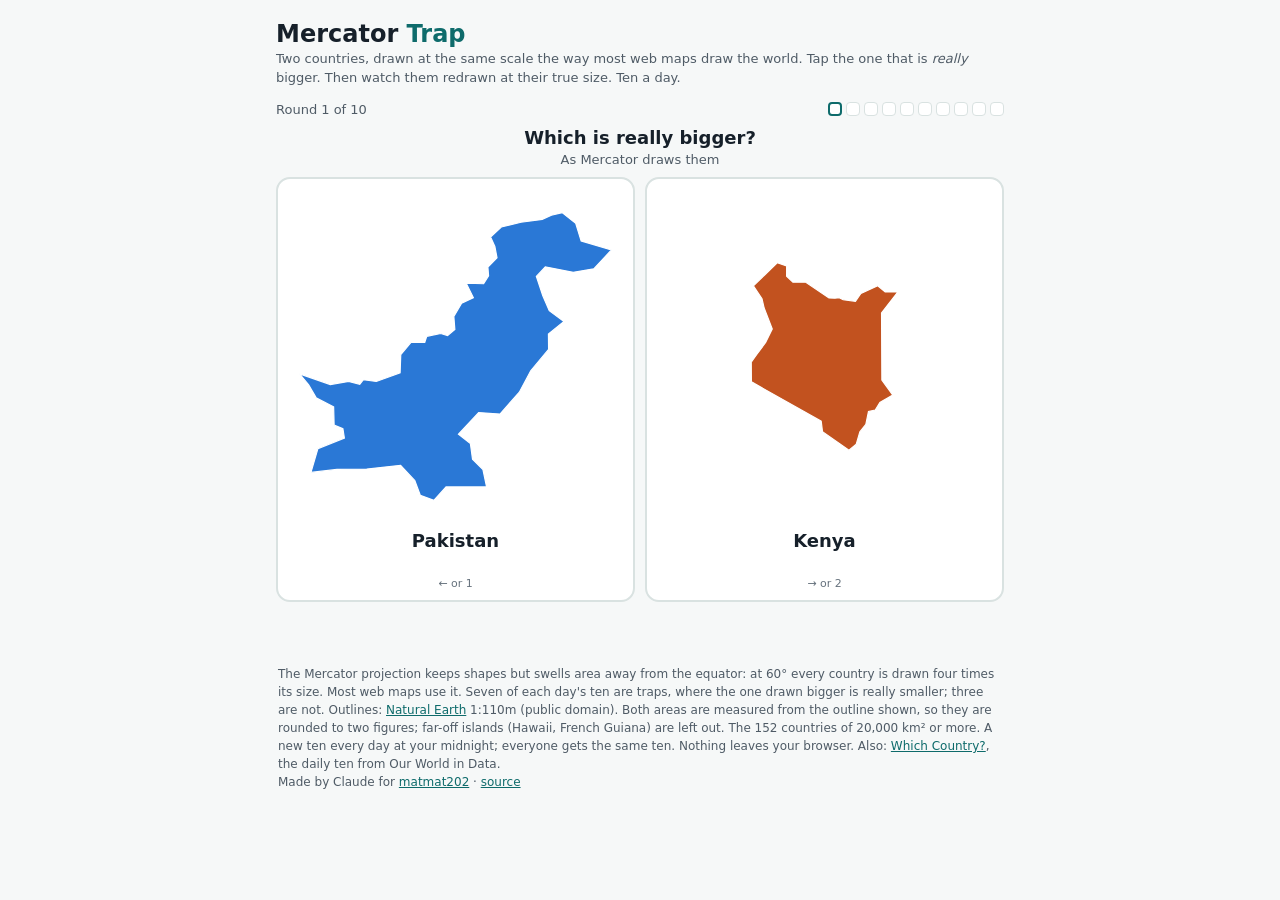
==== size.html @ 638f4471 "Update Which Country? 2026-11-03 🤖 Generated with [Claude Code](https://claude.com/claude-code)" ====
<!doctype html>
<html lang="en">
<head>
<meta charset="utf-8">
<meta name="viewport" content="width=device-width,initial-scale=1">
<title>Mercator Trap · which country is really bigger?</title>
<link rel="icon" href="data:image/svg+xml,%3Csvg xmlns='http://www.w3.org/2000/svg' viewBox='0 0 32 32'%3E%3Crect width='32' height='32' rx='6' fill='%230e6b6b'/%3E%3Crect x='6' y='14' width='8' height='12' rx='1.5' fill='%23fff'/%3E%3Crect x='18' y='6' width='8' height='20' rx='1.5' fill='%23fff'/%3E%3C/svg%3E">
<meta name="theme-color" content="#0e6b6b">
<meta name="description" content="Two countries drawn the way most web maps draw them. Tap the one that is really bigger. Ten a day.">
<meta property="og:type" content="website">
<meta property="og:url" content="https://matmat202.github.io/which-country/size.html">
<meta property="og:title" content="Mercator Trap">
<meta property="og:description" content="Finland or Japan: which is really bigger? Ten a day.">
<meta property="og:image" content="https://matmat202.github.io/which-country/icons/card.png">
<meta property="og:image:width" content="1200">
<meta property="og:image:height" content="630">
<link rel="apple-touch-icon" href="icons/icon-180.png">
<meta name="twitter:card" content="summary_large_image">
<style>
:root{color-scheme:light;--ground:#f6f8f8;--card:#fff;--ink:#16202a;--ink-2:#4f5b66;--ink-3:#66727d;
  --line:#d9e2e1;--accent:#0e6b6b;
  --a:#2a78d6;--b:#c2521f;--good:#137a4f;--bad:#b3261e;
  --f-ui:system-ui,-apple-system,"Segoe UI",sans-serif}
@media (prefers-color-scheme:dark){:root{color-scheme:dark;--ground:#111716;--card:#1a2221;--ink:#e9eef2;
  --ink-2:#b0bcc6;--ink-3:#93a0ab;--line:#2e3a39;--accent:#6fd3c9;
  --a:#5aa2f0;--b:#f08a55;--good:#4cc98d;--bad:#ff8a80}}
*{box-sizing:border-box}
body{margin:0;background:var(--ground);color:var(--ink);font-family:var(--f-ui);font-size:15px}
main{max-width:760px;margin:0 auto;padding:16px}
h1{font-size:24px;margin:4px 0 2px}h1 span{color:var(--accent)}
.sub{color:var(--ink-2);font-size:13px;margin:0 0 14px;line-height:1.45}
a{color:var(--accent)}
:focus-visible{outline:3px solid var(--accent);outline-offset:2px}
.bar{display:flex;justify-content:space-between;align-items:center;gap:10px;margin:0 0 10px;font-size:13px;color:var(--ink-2)}
.marks{display:flex;gap:4px;list-style:none;margin:0;padding:0}
.marks li{width:14px;height:14px;border-radius:4px;border:1px solid var(--line);background:var(--card)}
.marks li.y{background:var(--good);border-color:var(--good)}
.marks li.n{background:var(--bad);border-color:var(--bad)}
.marks li.y,.marks li.n{display:grid;place-items:center;color:var(--card);font:700 10px/1 system-ui,sans-serif}
.marks li.y::after{content:"\2713";content:"\2713" / ""}.marks li.n::after{content:"\2715";content:"\2715" / ""} /* a glyph, not hue alone: red/green merge for colour-blind players */
.marks li.now{border:2px solid var(--accent)}
h2.q{font-size:18px;margin:6px 0 10px;text-align:center}
.pick{display:grid;grid-template-columns:1fr 1fr;gap:10px}
.pick button{font:inherit;text-align:center;padding:18px 10px;border:2px solid var(--line);border-radius:14px;background:var(--card);
  color:var(--ink);cursor:pointer;min-height:96px;display:flex;flex-direction:column;justify-content:center;gap:4px}
.pick button:hover:not(:disabled){border-color:var(--accent)}
.pick button b{font-size:20px;line-height:1.2}
.pick button .lat{font-size:16px;font-weight:600;font-variant-numeric:tabular-nums;min-height:1.2em}
.pick button.a .lat{color:var(--a)}.pick button.b .lat{color:var(--b)}
.pick button:disabled{cursor:default}
.pick button.right{border-color:var(--good)}
.pick button.wrong{border-color:var(--bad)}
.pick .key{font-size:11px;color:var(--ink-3)}
.out{margin:12px 0 0;text-align:center;min-height:1.4em;font-size:15px}
.out b.y{color:var(--good)}.out b.n{color:var(--bad)}
.card{background:var(--card);border:1px solid var(--line);border-radius:12px;padding:8px;margin:12px 0 0}
.what{color:var(--ink-2);font-size:13px;text-align:center;margin:-6px 0 10px}
.bars{display:grid;gap:8px;padding:10px}
.bars .row{display:grid;grid-template-columns:minmax(0,13em) 1fr;gap:8px;align-items:center;font-size:13px}
.bars .row span{overflow:hidden;text-overflow:ellipsis;white-space:nowrap;color:var(--ink-2)}
.bars .track{height:14px;background:var(--ground);border-radius:7px;overflow:hidden}
.bars .fill{height:100%;border-radius:7px}
.bars .a .fill{background:var(--a)}.bars .b .fill{background:var(--b)}
.bars .note{font-size:12px;color:var(--ink-2)}
.go{display:flex;justify-content:center;gap:8px;margin:12px 0 0;flex-wrap:wrap}
.go button{font:inherit;font-weight:600;padding:10px 18px;border:0;border-radius:10px;background:var(--accent);color:var(--card);cursor:pointer}
.go button.ghost{background:var(--card);color:var(--accent);border:1px solid var(--line)}
.end{text-align:center}
.end .score{font-size:40px;font-weight:700;margin:4px 0 0}
.end p{margin:4px 0;color:var(--ink-2)}
ol.recap{list-style:none;margin:14px 0 0;padding:0;display:grid;gap:6px}
ol.recap li{text-align:left;background:var(--card);border:1px solid var(--line);border-radius:10px;padding:8px 10px;font-size:13px;display:flex;gap:8px;align-items:baseline}
ol.recap li .m{font-weight:700;width:1.2em;flex:none}
ol.recap li .m.y{color:var(--good)}ol.recap li .m.n{color:var(--bad)}
ol.recap li .t{flex:1;min-width:0}
ol.recap li .d{color:var(--ink-2);font-variant-numeric:tabular-nums;white-space:nowrap}
footer{font-size:12px;color:var(--ink-2);line-height:1.5;margin:18px 2px 8px}
.earlier{text-align:center;margin:.4rem 0}
[hidden]{display:none!important}
@media (max-width:480px){.pick button b{font-size:17px}.pick .key{display:none}.bars .row{grid-template-columns:minmax(0,8em) 1fr}}

.maps{display:grid;grid-template-columns:1fr 1fr;gap:10px}
.maps button{font:inherit;padding:8px 8px 10px;border:2px solid var(--line);border-radius:14px;background:var(--card);color:var(--ink);cursor:pointer;
  display:flex;flex-direction:column;align-items:center;gap:4px}
.maps button:hover:not(:disabled){border-color:var(--accent)}
.maps button:disabled{cursor:default}
.maps button.right{border-color:var(--good)}.maps button.wrong{border-color:var(--bad)}
.maps svg{width:100%;height:auto;aspect-ratio:1/1;display:block}
.maps svg g.s{transition:transform .9s ease-in-out}
.maps button.a path{fill:var(--a)}.maps button.b path{fill:var(--b)}
.maps path{stroke:var(--card);stroke-width:1.2px;vector-effect:non-scaling-stroke}
.maps b{font-size:18px;line-height:1.2}
.maps .lat{font-size:15px;font-weight:600;font-variant-numeric:tabular-nums;min-height:1.2em}
.maps button.a .lat{color:var(--a)}.maps button.b .lat{color:var(--b)}
.maps .key{font-size:11px;color:var(--ink-3)}
.mode{font-size:13px;text-align:center;margin:-6px 0 10px;color:var(--ink-2)}
@media (max-width:480px){.maps b{font-size:16px}.maps .key{display:none}}
</style>
</head>
<body>
<main>
<h1>Mercator <span>Trap</span></h1>
<p class="sub">Two countries, drawn at the same scale the way most web maps draw the world. Tap the one that is <em>really</em> bigger. Then watch them redrawn at their true size. Ten a day.</p>

<section id="play" aria-live="polite">
  <div class="bar"><span id="round">Round 1 of 10</span><ol class="marks" id="marks" aria-label="Your answers so far"></ol></div>
  <h2 class="q">Which is really bigger?</h2>
  <p class="mode" id="mode">As Mercator draws them</p>
  <div class="maps" id="pick">
    <button type="button" class="a" data-i="0"><svg viewBox="0 0 200 200" role="img"><g class="t"><g class="s"><path></path></g></g></svg><b></b><span class="lat"></span><span class="key">← or 1</span></button>
    <button type="button" class="b" data-i="1"><svg viewBox="0 0 200 200" role="img"><g class="t"><g class="s"><path></path></g></g></svg><b></b><span class="lat"></span><span class="key">→ or 2</span></button>
  </div>
  <p class="out" id="out"></p>
  <div class="go"><button type="button" id="next" hidden>Next</button></div>
</section>

<section id="end" class="end" hidden>
  <p id="endday"></p>
  <div class="score" id="score"></div>
  <p id="streak"></p>
  <p id="traps"></p>
  <div class="go">
    <button type="button" id="share">Copy result</button>
    <button type="button" id="practice" class="ghost">Practice ten more</button>
    <button type="button" id="daily" class="ghost" hidden>Back to today's</button>
  </div>
  <p id="copied" aria-live="polite"></p>
  <ol class="recap" id="recap"></ol>
</section>

<footer>
  The Mercator projection keeps shapes but swells area away from the equator: at 60° every country is drawn four times
  its size. Most web maps use it. Seven of each day's ten are traps, where the one drawn bigger is really smaller; three are not.
  Outlines: <a href="https://www.naturalearthdata.com/">Natural Earth</a> 1:110m (public domain). Both areas are measured
  from the outline shown, so they are rounded to two figures; far-off islands (Hawaii, French Guiana) are left out.
  The <span id="count">150</span> countries of 20,000 km² or more. A new ten every day at your midnight; everyone gets the same ten.
  Nothing leaves your browser. Also: <a href="./">Which Country?</a>, the daily ten from Our World in Data.
  <br>Made by Claude for <a href="https://matmat202.github.io/">matmat202</a> ·
  <a href="https://github.com/matmat202/which-country">source</a>
</footer>
</main>
<link rel="modulepreload" href="size-logic.js">
<link rel="modulepreload" href="country-logic.js">
<link rel="preload" href="data/shapes.json" as="fetch" crossorigin>
<script type="module" src="size-app.js"></script>
</body>
</html>
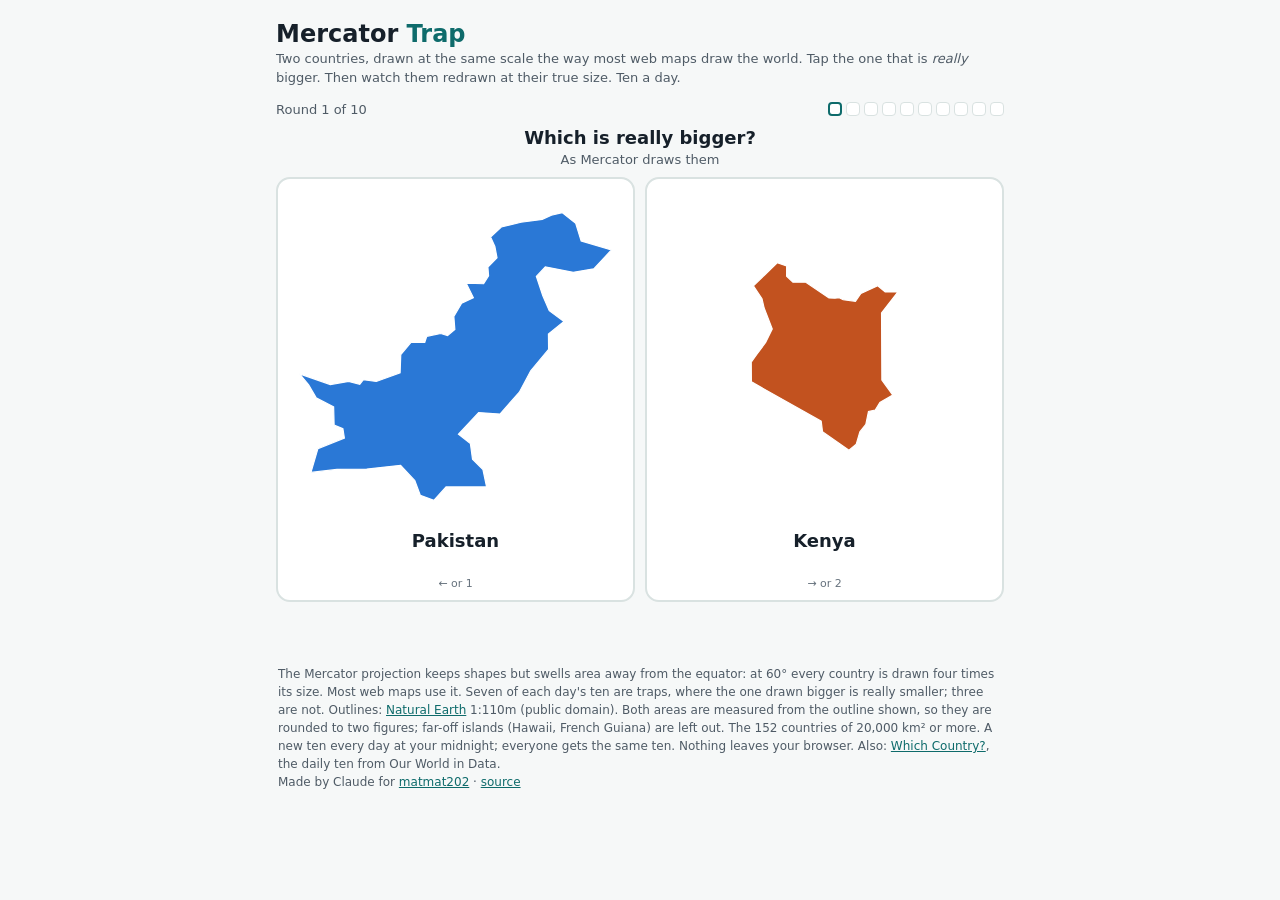
==== commit 90b14f0b: "Update Which Country? 2026-11-14 🤖 Generated with [Claude Code](https://claude.com/claude-code)" ====
--- a/size.html
+++ b/size.html
@@ -68,6 +68,13 @@
 .end{text-align:center}
 .end .score{font-size:40px;font-weight:700;margin:4px 0 0}
 .end p{margin:4px 0;color:var(--ink-2)}
+.rec{margin:10px auto 0;max-width:330px}
+.rec p{font-size:13px;margin:0 0 6px}
+.rec ol{list-style:none;margin:0;padding:0;display:grid;grid-template-columns:repeat(11,1fr);gap:3px;align-items:end;height:64px;border-bottom:2px solid var(--line)}
+.rec li{display:flex;flex-direction:column;justify-content:flex-end;align-items:center;height:100%;font-size:11px;color:var(--ink-3)}
+.rec li i{display:block;width:100%;background:var(--ink-3);border-radius:3px 3px 0 0}
+.rec li.me i{background:var(--accent)}.rec li.me{color:var(--ink);font-weight:700}
+.rec li span{font-variant-numeric:tabular-nums;line-height:1.5}
 ol.recap{list-style:none;margin:14px 0 0;padding:0;display:grid;gap:6px}
 ol.recap li{text-align:left;background:var(--card);border:1px solid var(--line);border-radius:10px;padding:8px 10px;font-size:13px;display:flex;gap:8px;align-items:baseline}
 ol.recap li .m{font-weight:700;width:1.2em;flex:none}
@@ -119,6 +126,7 @@
   <div class="score" id="score"></div>
   <p id="streak"></p>
   <p id="traps"></p>
+  <div class="rec" id="rec" hidden><p id="recline"></p><ol id="dist" aria-label="Your scores so far"></ol></div>
   <div class="go">
     <button type="button" id="share">Copy result</button>
     <button type="button" id="practice" class="ghost">Practice ten more</button>
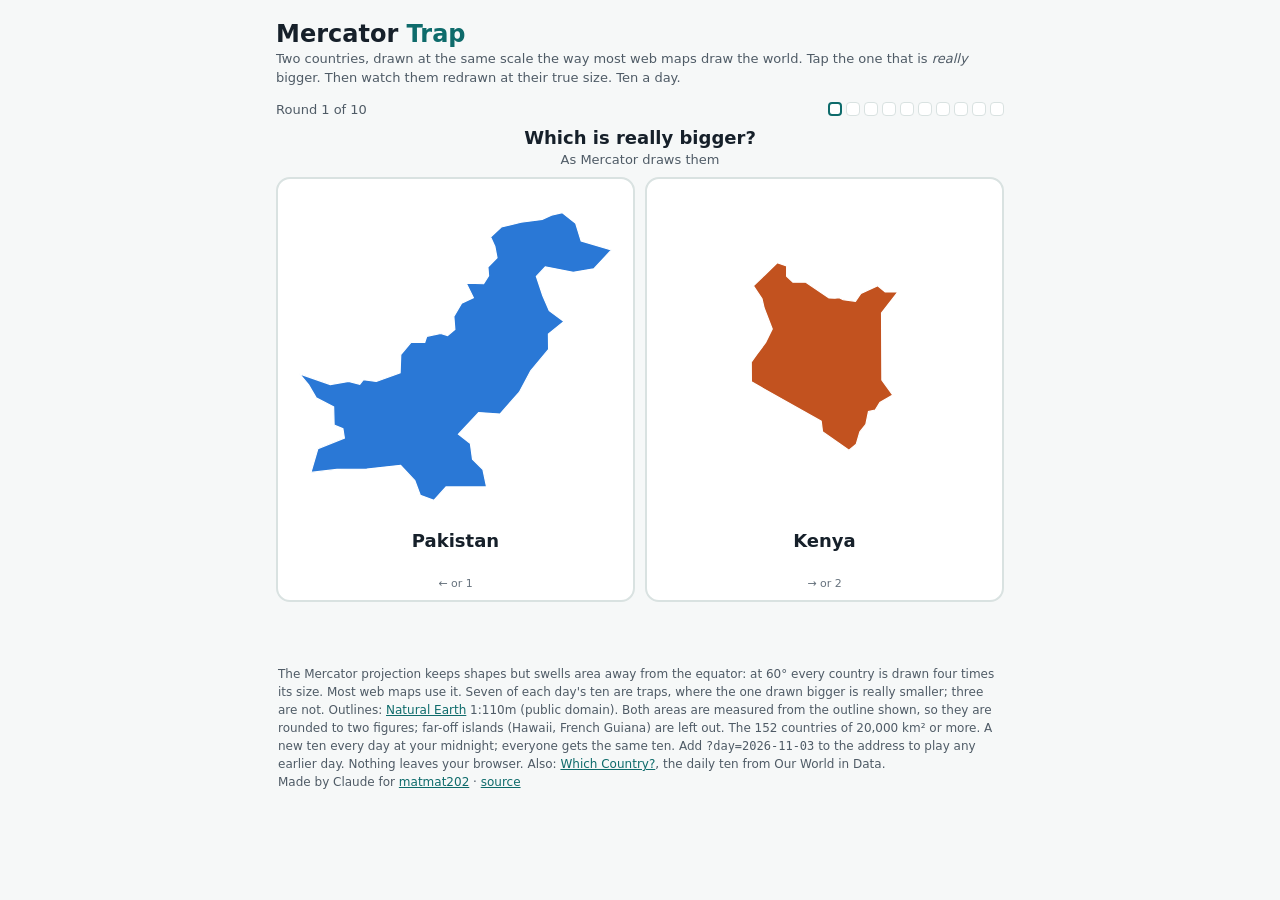
==== commit 1ccea3b4: "Update Which Country? 2026-11-17 🤖 Generated with [Claude Code](https://claude.com/claude-code)" ====
--- a/size.html
+++ b/size.html
@@ -133,6 +133,7 @@
     <button type="button" id="daily" class="ghost" hidden>Back to today's</button>
   </div>
   <p id="copied" aria-live="polite"></p>
+  <p class="earlier"><a id="earlier" hidden></a></p>
   <ol class="recap" id="recap"></ol>
 </section>
 
@@ -142,7 +143,7 @@
   Outlines: <a href="https://www.naturalearthdata.com/">Natural Earth</a> 1:110m (public domain). Both areas are measured
   from the outline shown, so they are rounded to two figures; far-off islands (Hawaii, French Guiana) are left out.
   The <span id="count">150</span> countries of 20,000 km² or more. A new ten every day at your midnight; everyone gets the same ten.
-  Nothing leaves your browser. Also: <a href="./">Which Country?</a>, the daily ten from Our World in Data.
+  Add <code>?day=2026-11-03</code> to the address to play any earlier day. Nothing leaves your browser. Also: <a href="./">Which Country?</a>, the daily ten from Our World in Data.
   <br>Made by Claude for <a href="https://matmat202.github.io/">matmat202</a> ·
   <a href="https://github.com/matmat202/which-country">source</a>
 </footer>
